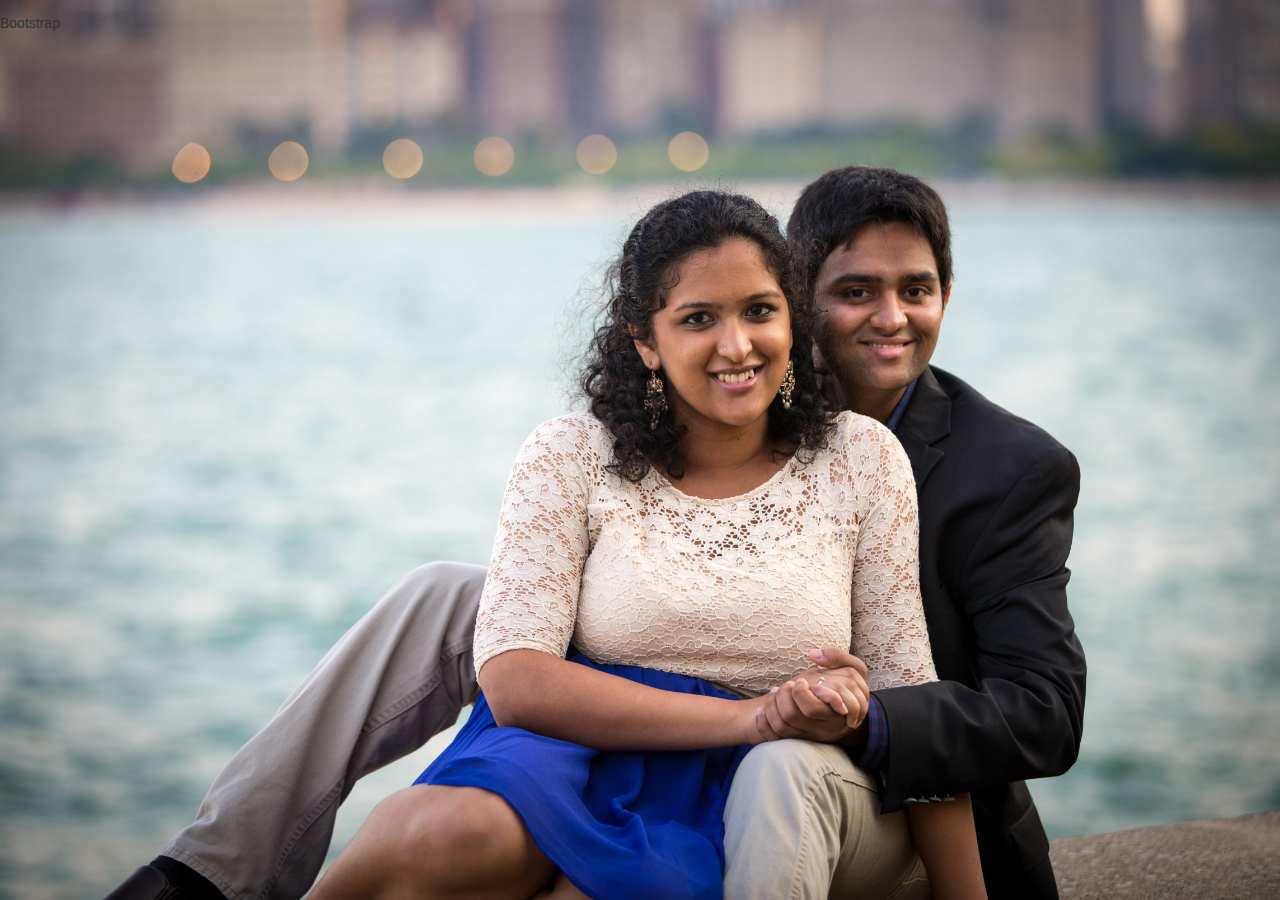
==== admin.html @ c387239f "Cleaned up RSVP form validation & notification method" ====
<!DOCTYPE html>
<html lang="en">
	<head>
		<meta charset="utf-8">
		<meta http-equiv="X-UA-Compatible" content="IE=edge">
		<meta name="viewport" content="width=device-width, initial-scale=1">
		<title>M | A </title>

		 Bootstrap 
		<link href="css/bootstrap.css" rel="stylesheet">
		<link href="css/bootstrap-theme.css" rel="stylesheet">
		<link href="css/simple.css" rel="stylesheet">
	</head>
	<body>
		<div class = "contain"></div>
		
		<script src="https://ajax.googleapis.com/ajax/libs/jquery/1.11.0/jquery.min.js"></script>
		<script src="js/bootstrap.js"></script> 
		<script src="js/admin.js"></script>

	</body>
</html>
---- css/simple.css ----
body, div, row{
background-color: rgba(255, 255, 255, 0);
/*display: inline-block; */
}

row {
display: inline-block;
}

html {
padding: 1% 1% 0% 0%;
  background: url(../pics/export-11.jpg) no-repeat center center fixed; 
  -webkit-background-size: cover;
  -moz-background-size: cover;
  -o-background-size: cover;
  background-size: cover;
}

@font-face {
  font-family: KGSecondChancesSketch;
  src: url(../fonts/KGSecondChancesSketch.woff) format('woff'), url(../fonts/KGSecondChancesSketch.ttf) format('truetype');
}

@font-face {
  font-family: KGSecondChancesSolid;
  src: url(../fonts/KGSecondChancesSolid.woff) format('woff'), url(../fonts/KGSecondChancesSolid.ttf) format('truetype');
}

@font-face {
  font-family: LoveYaLikeASister;
  src: url(../fonts/LoveYaLikeASister.woff) format('woff'), url(../fonts/LoveYaLikeASister.ttf) format('truetype');
}

@font-face {
font-family: urban;
src: url(../fonts/urban.woff) format('woff'), url(../fonts/urban.ttf) format('truetype');
}
  
@font-face {
font-family: Archistico_Bold;
src: url(../fonts/Archistico_Bold.woff) format('woff'), url(../fonts/Archistico_Bold.ttf) format('truetype');
}

@font-face {
font-family: Archistico_Simple;
src: url(../fonts/Archistico_Simple.woff) format('woff'), url(../fonts/Archistico_Simple.ttf) format('truetype');
}

@font-face {
font-family: Blackout-Midnight;
src: url(../fonts/Blackout-Midnight.woff) format('woff'), url(../fonts/Blackout-Midnight.ttf) format('truetype');
}

@font-face {
font-family: Blackout-2am;
src: url(../fonts/Blackout-2am.woff) format('woff'), url(../fonts/Blackout-2am.ttf) format('truetype');
}

@font-face {
font-family: CaviarDreams;
src: url(../fonts/CaviarDreams.woff) format('woff'), url(../fonts/CaviarDreams.ttf) format('truetype');
}

@font-face {
font-family: CaviarDreamsBold;
src: url(../fonts/CaviarDreamsBold.woff) format('woff'), url(../fonts/CaviarDreamsBold.ttf) format('truetype');
}

@font-face {
font-family: BebasNeue;
src: url(../fonts/BebasNeue.woff) format('woff'), url(../fonts/BebasNeue.ttf) format('truetype');
}
 
.KGSecondChancesSketch {
background-color: rgba(112,112,112, 0.0);
font-family: 'KGSecondChancesSketch', Serif, Arial, Ubuntu;
}

.KGSecondChancesSolid {
background-color: rgba(112,112,112, 0.0);
font-family: 'KGSecondChancesSolid', Serif, Arial, Ubuntu;
}

.LoveYaLikeASister {
background-color: rgba(112,112,112, 0.0);
font-family: 'LoveYaLikeASister', Serif, Arial, Ubuntu;
}

.Urban {
background-color: rgba(112,112,112, 0.0);
font-family: 'Urban', Serif, Arial, Ubuntu;
font-weight: 'Strong';
}

.Archistico_Bold {
background-color: rgba(112,112,112, 0.0);
font-family: 'Archistico_Bold', Serif, Arial, Ubuntu;
}

.Archistico_Simple {
background-color: rgba(112,112,112, 0.0);
font-family: 'Archistico_Simple', Serif, Arial, Ubuntu;
}

.Blackout-Midnight {
background-color: rgba(112,112,112, 0.0);
font-family: 'Blackout-Midnight', Serif, Arial, Ubuntu;
}

.Blackout-2am {
background-color: rgba(112,112,112, 0.0);
font-family: 'Blackout-2am', Serif, Arial, Ubuntu;
}

.CaviarDreams {
background-color: rgba(112,112,112, 0.0);
font-family: 'CaviarDreams', Serif, Arial, Ubuntu;
}

.CaviarDreamsBold {
background-color: rgba(112,112,112, 0.0);
font-family: 'CaviarDreamsBold', Serif, Arial, Ubuntu;
}

.BebasNeue {
background-color: rgba(112,112,112, 0.0);
font-family: 'BebasNeue', Serif, Arial, Ubuntu;
}

.purple {
color: rgba(64,0,64,1);
}

.names {
font-family: 'Archistico_Bold', Calibri, Ubuntu, Arial;
font-size: 3vmax; /*font size = 45 px, base h1 font size = 38.5*/
}

.date {
font-size: 1.5vmax;
font-family: 'CaviarDreams', Open Sans Condensed , Ubuntu;
}

.place {
font-size: 1vmax;
font-family: 'Blackout-2am', Ubuntu;
}

.downsize {
font-size: 0.6vmax;
}

.links {
font-family: 'BebasNeue';
font-size: 1.7vmax;
padding: 15% 0% 0% 0%;
position: relative;

}

a {
color: rgba(64,0,64,1.0);
background-color: transparent;
}

a:link,
a:visited {
color: rgba(64,0,64,1);
}


.nav-tabs {
  border-bottom: transparent;
}

.nav > li :hover,
.nav > li :focus {
cursor: pointer;
text-decoration: underline;
background-color: transparent;
border-color: transparent;
border-bottom-color: transparent;
}

.nav-tabs > li.active {
  color: #400040;
  cursor: default;
  background-color: transparent;
  border: transparent;
  border-bottom-color: transparent;
  font-weight:bold;
}

.content{
	border-radius: 10px;
	padding: 25px;
	overflow:auto;
	color: white;
	font-size: 0.9vmax;
}

.content h4,
.content h3 {
	font-family: 'Blackout-Midnight', Serif, Arial, Ubuntu;
}


.thumbs {
display: inline-block;
padding: 5%;
}

img{
border-color: #ffffff;
border-style: solid;
}

.carousel-inner {
	overflow: hidden;
}

.carousel-indicators li{
    width: 7%; 
    height:100%;
    background-size: 100%;
}
.attractions a:link,
.attractions a:visited,
.attractions a:hover {
	color: #85ADFF;
	font-family: 'BebasNeue', Calibri, Serif, Ubuntu, Arial;
}

.rsvpform  table,
.rsvpform  tbody,
.rsvpform  tr,
.rsvpform  td {
	padding: 10px;
}

.rsvpform select,
.rsvpform  option {
	color: rgba(1,1,1,1);
}

.rsvpform input[type="text"] {
	width:200px;
	border-radius: 5px;
	padding: 5%;
	color: #000;
}
.rsvpform a:link,
.rsvpform a:visited,
.rsvpform a:hover {
	color: #85ADFF;
}

.submitChennai,
.submitSeattle {
	-moz-box-shadow:inset 0px 1px 0px 0px #8e008c;
	-webkit-box-shadow:inset 0px 1px 0px 0px #8e008c;
	box-shadow:inset 0px 1px 0px 0px #8e008c;
	background:-webkit-gradient( linear, left top, left bottom, color-stop(0.05, #400040), color-stop(1, #990099) );
	background:-moz-linear-gradient( center top, #400040 5%, #990099 100% );
	filter:progid:DXImageTransform.Microsoft.gradient(startColorstr='#400040', endColorstr='#990099');
	background-color:#400040;
	-webkit-border-top-left-radius:20px;
	-moz-border-radius-topleft:20px;
	border-top-left-radius:20px;
	-webkit-border-top-right-radius:20px;
	-moz-border-radius-topright:20px;
	border-top-right-radius:20px;
	-webkit-border-bottom-right-radius:20px;
	-moz-border-radius-bottomright:20px;
	border-bottom-right-radius:20px;
	-webkit-border-bottom-left-radius:20px;
	-moz-border-radius-bottomleft:20px;
	border-bottom-left-radius:20px;
	text-indent:0;
	border:1px solid #5a005a;
	display:inline-block;
	color:#ffffff;
	font-family:Arial;
	font-size:15px;
	font-weight:bold;
	font-style:normal;
	height:40px;
	line-height:40px;
	width:100px;
	text-decoration:none;
	text-align:center;
	text-shadow:1px 1px 0px #550066;
}
.submitChennai:hover,
.submitSeattle:hover {
	background:-webkit-gradient( linear, left top, left bottom, color-stop(0.05, #990099), color-stop(1, #400040) );
	background:-moz-linear-gradient( center top, #990099 5%, #400040 100% );
	filter:progid:DXImageTransform.Microsoft.gradient(startColorstr='#990099', endColorstr='#400040');
	background-color:#990099;
}.submitChennai:active ,
.submitSeattle:active {
	position:relative;
	top:2px;
}

.submitChennai_Disabled,
.submitSeattle_Disabled{
	-moz-box-shadow:inset 0px 1px 0px 0px #949294;
	-webkit-box-shadow:inset 0px 1px 0px 0px #949294;
	box-shadow:inset 0px 1px 0px 0px #949294;
	background-color:#807e80;
	-webkit-border-top-left-radius:20px;
	-moz-border-radius-topleft:20px;
	border-top-left-radius:20px;
	-webkit-border-top-right-radius:20px;
	-moz-border-radius-topright:20px;
	border-top-right-radius:20px;
	-webkit-border-bottom-right-radius:20px;
	-moz-border-radius-bottomright:20px;
	border-bottom-right-radius:20px;
	-webkit-border-bottom-left-radius:20px;
	-moz-border-radius-bottomleft:20px;
	border-bottom-left-radius:20px;
	text-indent:0;
	border:1px solid #707070;
	display:inline-block;
	color:#dedede;
	font-family:Arial;
	font-size:15px;
	font-weight:bold;
	font-style:normal;
	height:40px;
	line-height:40px;
	width:100px;
	text-decoration:none;
	text-align:center;
	text-shadow:1px 1px 0px #050505;
}
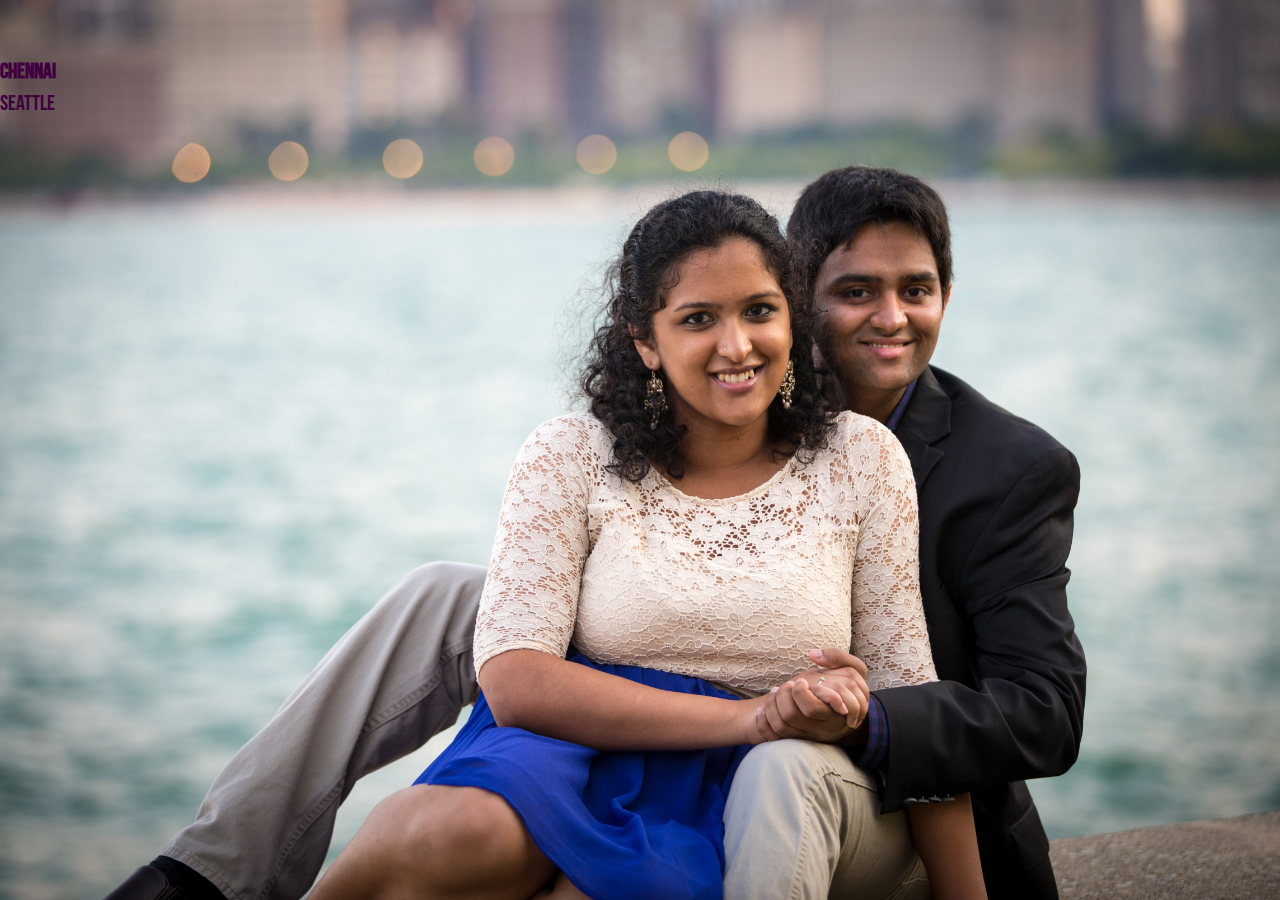
==== commit 386bf552: "Added admin page to monitor RSVPs for Chennai and Seattle events" ====
--- a/admin.html
+++ b/admin.html
@@ -5,15 +5,24 @@
 		<meta http-equiv="X-UA-Compatible" content="IE=edge">
 		<meta name="viewport" content="width=device-width, initial-scale=1">
 		<title>M | A </title>
-
-		 Bootstrap 
 		<link href="css/bootstrap.css" rel="stylesheet">
 		<link href="css/bootstrap-theme.css" rel="stylesheet">
 		<link href="css/simple.css" rel="stylesheet">
 	</head>
 	<body>
-		<div class = "contain"></div>
+		<div class="col-xs-3 col-sm-3 col-md-3 col-lg-3 purple">
+			<div class = "contain">
+				<div class = "row links">
+					<ul class="nav nav-tabs nav-stacked">
+						<li class="active" id="chennai_entries">Chennai</li>
+						<li id="seattle_entries">Seattle</li>
+					</ul>
+				</div>
+			</div>
+		</div>
+		<div class="col-lg-9 col-md-9 col-sm-9 col-xs-9 admin_content">
 		
+		</div>
 		<script src="https://ajax.googleapis.com/ajax/libs/jquery/1.11.0/jquery.min.js"></script>
 		<script src="js/bootstrap.js"></script> 
 		<script src="js/admin.js"></script>
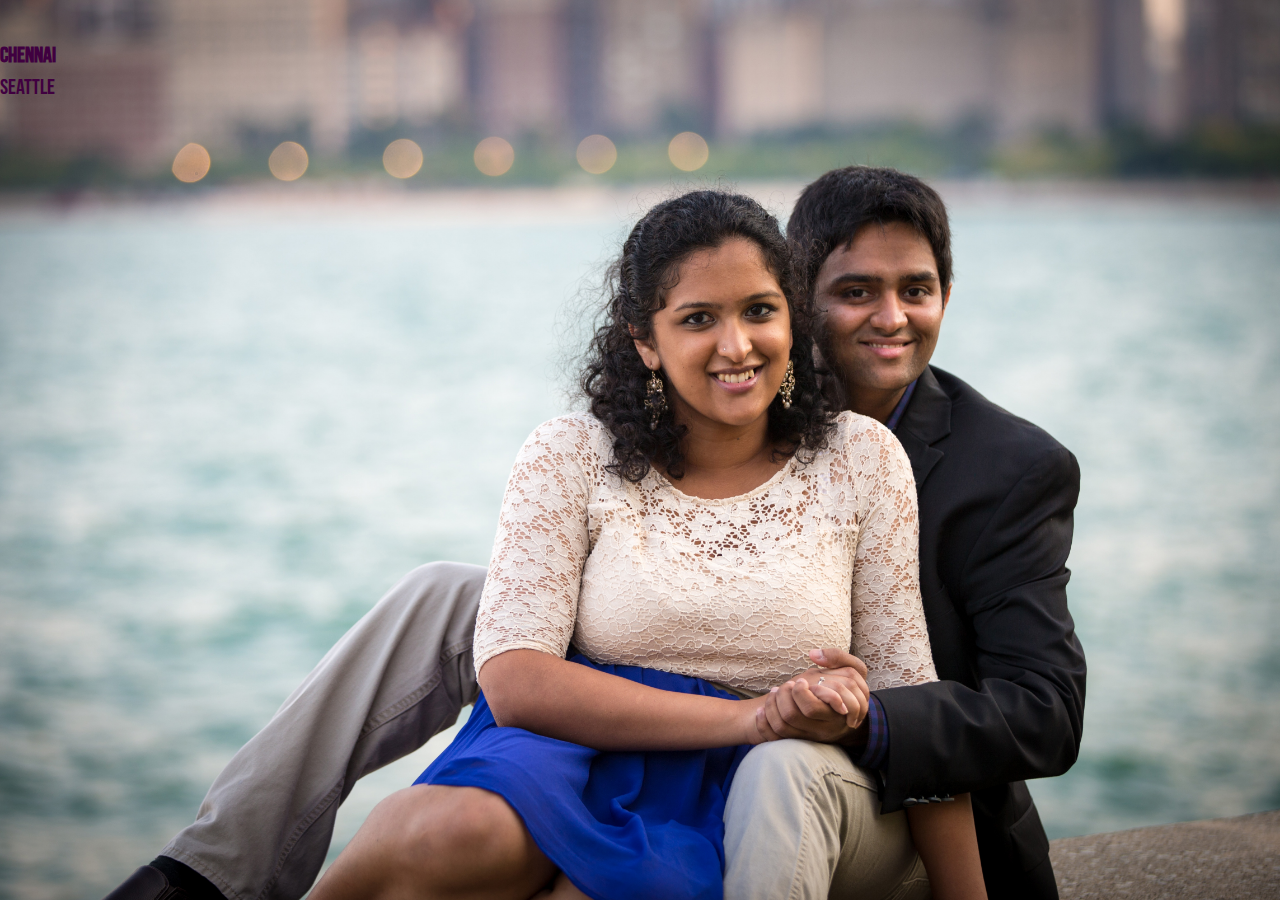
==== commit 6c1332ef: "Added visual aids." ====
--- a/admin.html
+++ b/admin.html
@@ -10,7 +10,7 @@
 		<link href="css/simple.css" rel="stylesheet">
 	</head>
 	<body>
-		<div class="col-xs-3 col-sm-3 col-md-3 col-lg-3 purple">
+		<div class="col-xs-2 col-sm-2 col-md-2 col-lg-2 purple">
 			<div class = "contain">
 				<div class = "row links">
 					<ul class="nav nav-tabs nav-stacked">
@@ -20,7 +20,7 @@
 				</div>
 			</div>
 		</div>
-		<div class="col-lg-9 col-md-9 col-sm-9 col-xs-9 admin_content">
+		<div class="col-lg-10 col-md-10 col-sm-10 col-xs-10 admin_content">
 		
 		</div>
 		<script src="https://ajax.googleapis.com/ajax/libs/jquery/1.11.0/jquery.min.js"></script>
--- a/css/simple.css
+++ b/css/simple.css
@@ -335,4 +335,22 @@
 	text-decoration:none;
 	text-align:center;
 	text-shadow:1px 1px 0px #050505;
+}
+
+.carousel img {
+  position: absolute;
+  top: 0;
+  left: 0;
+  min-width: 100%;
+  height: 500px;
+  max-width: none;
+}
+
+#stats {
+	color: white;
+	font-weight: bold;
+	font-family: Calibri, Ubuntu, Arial;
+	background-color: rgba(64,0,64,0.7);
+	display: inline-block;
+	padding: 1.5em;
 }